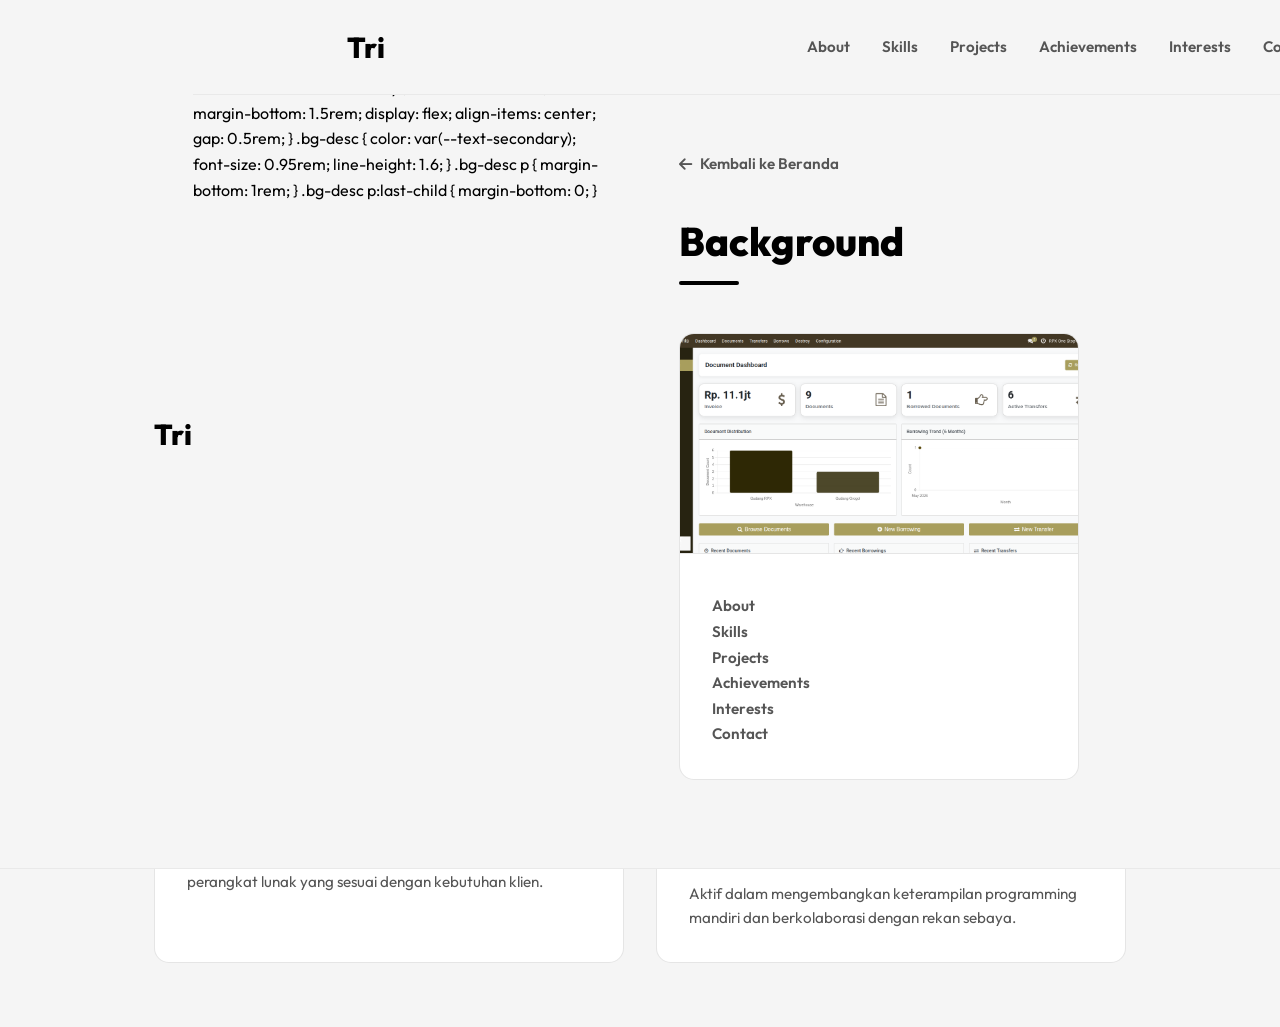
==== background.html @ 17e1ef71 "Mengubah tampilan" ====
<!DOCTYPE html>
<html lang="id">

<head>
    <meta charset="UTF-8">
    <meta name="viewport" content="width=device-width, initial-scale=1.0">
    <meta name="description" content="Background Tri Cahyo">
    <title>Background | Tri Cahyo</title>
    <link rel="stylesheet" href="style.css">
    <link href="https://fonts.googleapis.com/css2?family=Outfit:wght@300;400;600;800&display=swap" rel="stylesheet">
    <link href="https://cdnjs.cloudflare.com/ajax/libs/font-awesome/6.0.0/css/all.min.css" rel="stylesheet">
    <style>
        .back-link {
            display: inline-flex;
            align-items: center;
            gap: 0.5rem;
            color: var(--text-secondary);
            text-decoration: none;
            font-weight: 600;
            margin-bottom: 2rem;
            transition: color 0.3s ease;
        }

        .back-link:hover {
            color: var(--text-primary);
        }

        .background-section {
            padding-top: 8rem;
            max-width: 1100px;
            margin: 0 auto;
        }

        .bg-grid {
            display: grid;
            grid-template-columns: repeat(auto-fit, minmax(400px, 1fr));
            gap: 2rem;
            margin-top: 3rem;
        }

        @media (max-width: 768px) {
            .bg-grid {
                grid-template-columns: 1fr;
            }
        }

        .bg-card {
            background: #ffffff;
            border-radius: 15px;
            overflow: hidden;
            border: 1px solid rgba(0, 0, 0, 0.1);
            transition: transform 0.3s ease, box-shadow 0.3s ease;
        }

        .bg-card:hover {
            transform: translateY(-5px);
            box-shadow: 0 10px 30px rgba(0, 0, 0, 0.1);
        }

        .bg-image {
            height: 220px;
            width: 100%;
            object-fit: cover;
            border-bottom: 1px solid rgba(0, 0, 0, 0.1);
        }

        .bg-content {
            padding: 2rem;
        }

        .bg-date {
            font-size: 0.85rem;
            color: var(--text-secondary);
            font-weight: 600;
            letter-spacing: 1px;
            margin-bottom: 0.5rem;
            display: block;
            text-transform: uppercase;
        }

        .bg-title {
            font-size: 1.4rem;
            font-weight: 800;
            margin-bottom: 0.5rem;
            color: var(--text-primary);
        }

        .bg-location {
            color: var(--text-secondary);
            font-size: 0.95rem;
            margin-bottom: 1.5rem;
            display: flex;
            align-items: center;
            gap: 0.5rem;
        }

        .bg-desc {
            color: var(--text-secondary);
            font-size: 0.95rem;
            line-height: 1.6;
        }

        .bg-desc p {
            margin-bottom: 1rem;
        }

        .bg-desc p:last-child {
            margin-bottom: 0;
        }
    </style>
</head>

<body>
    <!-- Navbar -->
    <nav class="navbar">
        <div class="navbar-container">
            <div class="logo">Tri</div>
            <ul class="nav-links">
                }

                .bg-title {
                font-size: 1.4rem;
                font-weight: 800;
                margin-bottom: 0.5rem;
                color: var(--text-primary);
                }

                .bg-location {
                color: var(--text-secondary);
                font-size: 0.95rem;
                margin-bottom: 1.5rem;
                display: flex;
                align-items: center;
                gap: 0.5rem;
                }

                .bg-desc {
                color: var(--text-secondary);
                font-size: 0.95rem;
                line-height: 1.6;
                }

                .bg-desc p {
                margin-bottom: 1rem;
                }

                .bg-desc p:last-child {
                margin-bottom: 0;
                }
                </style>
                </head>

                <body>
                    <!-- Navbar -->
                    <nav class="navbar">
                        <div class="navbar-container">
                            <div class="logo">Tri</div>
                            <ul class="nav-links">
                                <li><a href="index.html#tentang">About</a></li>
                                <li><a href="index.html#kemampuan">Skills</a></li>
                                <li><a href="index.html#proyek">Projects</a></li>
                                <li><a href="index.html#penghargaan">Achievements</a></li>
                                <li><a href="index.html#minat">Interests</a></li>
                                <li><a href="index.html#kontak">Contact</a></li>
                            </ul>
                        </div>
                    </nav>

                    <section class="background-section">
                        <a href="index.html" class="back-link"><i class="fas fa-arrow-left"></i> Kembali ke Beranda</a>

                        <div class="skills-title-wrapper" style="margin-bottom: 0;">
                            <h2>Background</h2>
                            <div class="underline"></div>
                        </div>

                        <div class="bg-grid">
                            <!-- Experience 1 -->
                            <div class="bg-card">
                                <img src="document.png" alt="Odoo ERP" class="bg-image">
                                <div class="bg-content">
                                    <li><a href="index.html#tentang">About</a></li>
                                    <li><a href="index.html#kemampuan">Skills</a></li>
                                    <li><a href="index.html#proyek">Projects</a></li>
                                    <li><a href="index.html#penghargaan">Achievements</a></li>
                                    <li><a href="index.html#minat">Interests</a></li>
                                    <li><a href="index.html#kontak">Contact</a></li>
            </ul>
        </div>
    </nav>

    <section class="background-section">
        <a href="index.html" class="back-link"><i class="fas fa-arrow-left"></i> Kembali ke Beranda</a>

        <div class="skills-title-wrapper" style="margin-bottom: 0;">
            <h2>Background</h2>
            <div class="underline"></div>
        </div>

        <div class="bg-grid">
            <!-- Experience 1 -->
            <div class="bg-card">
                <img src="document.png" alt="Odoo ERP" class="bg-image">
                <div class="bg-content">
                    <span class="bg-date">JAN 2026 - SEKARANG</span>
                    <h3 class="bg-title">Pengembang Odoo (PKL / Magang)</h3>
                    <div class="bg-location"><i class="far fa-building"></i> Perusahaan PKL - Indonesia</div>
                    <div class="bg-desc">
                        <p>Mengembangkan dan melakukan kustomisasi sistem ERP Odoo untuk berbagai kebutuhan perusahaan,
                            termasuk modul Document dan Pesantren.</p>
                        <p>Mengatasi permasalahan teknis yang kompleks dan memastikan kelancaran operasional sistem.</p>
                        <p>Melakukan koordinasi dengan tim untuk menghasilkan perangkat lunak yang sesuai dengan
                            kebutuhan klien.</p>
                    </div>
                </div>
            </div>

            <!-- Experience 2 -->
            <div class="bg-card">
                <img src="parkir.png" alt="Web Development" class="bg-image">
                <div class="bg-content">
                    <span class="bg-date">2024 - SEKARANG</span>
                    <h3 class="bg-title">Siswa - Rekayasa Perangkat Lunak (RPL)</h3>
                    <div class="bg-location"><i class="fas fa-school"></i> SMK - Indonesia</div>
                    <div class="bg-desc">
                        <p>Mempelajari dasar-dasar pengembangan web, sistem basis data, dan rekayasa perangkat lunak.
                        </p>
                        <p>Berhasil menyelesaikan berbagai proyek UKK seperti sistem manajemen parkir dan aplikasi
                            agenda digital menggunakan Laravel.</p>
                        <p>Aktif dalam mengembangkan keterampilan programming mandiri dan berkolaborasi dengan rekan
                            sebaya.</p>
                    </div>
                </div>
            </div>

            <!-- Add more experiences here as needed -->
        </div>
    </section>

    <script src="script.js"></script>
</body>

</html>
---- style.css ----
:root {
    --bg-dark: #f5f5f5;
    --bg-card: #ffffff;
    --text-primary: #000000;
    --text-secondary: #555555;
    --accent: #000000;
    --accent-glow: rgba(0, 0, 0, 0.1);
    --accent-secondary: #333333;
}

* {
    margin: 0;
    padding: 0;
    box-sizing: border-box;
}

body {
    font-family: 'Outfit', sans-serif;
    background-color: var(--bg-dark);
    color: var(--text-primary);
    line-height: 1.6;
    overflow-x: hidden;
    scroll-behavior: smooth;
}

/* Background Effects */
body::before {
    display: none;
}

/* Navbar */
.navbar {
    position: fixed;
    top: 0;
    width: 100%;
    padding: 1.5rem 0;
    background: #f5f5f5;
    z-index: 1000;
    border-bottom: 1px solid rgba(0, 0, 0, 0.05);
    transition: all 0.3s ease;
}

.navbar-container {
    display: flex;
    justify-content: space-between;
    align-items: center;
    width: 100%;
    max-width: 1100px;
    margin: 0 auto;
    padding: 0 5%;
}

.logo {
    font-size: 1.8rem;
    font-weight: 800;
    letter-spacing: 1px;
}

.logo span {
    color: var(--text-primary);
}

.nav-links {
    display: flex;
    list-style: none;
    gap: 2rem;
}

.nav-links a {
    color: var(--text-secondary);
    text-decoration: none;
    font-weight: 600;
    font-size: 0.95rem;
    transition: color 0.3s ease;
}

.nav-links a:hover {
    color: var(--text-primary);
}

.btn-contact {
    padding: 0.6rem 1.5rem;
    background: transparent;
    color: var(--text-primary);
    border: 1px solid var(--accent);
    border-radius: 50px;
    text-decoration: none;
    font-weight: 600;
    transition: all 0.3s ease;
}

.btn-contact:hover {
    background: var(--accent);
    box-shadow: 0 0 15px var(--accent-glow);
}

/* General Sections */
section {
    padding: 6rem 5% 4rem;
}

.section-title {
    text-align: center;
    margin-bottom: 4rem;
}

.section-title h2 {
    font-size: 2.5rem;
    font-weight: 800;
    margin-bottom: 0.5rem;
}

.underline {
    height: 4px;
    width: 60px;
    background: linear-gradient(90deg, var(--accent), var(--accent-secondary));
    margin: 0 auto;
    border-radius: 2px;
}

/* Hero */
.hero {
    min-height: 100vh;
    display: flex;
    align-items: center;
    justify-content: center;
    max-width: 1100px;
    margin: 0 auto;
    padding: 0 5%;
    gap: 4rem;
}

.hero-content {
    flex: unset;
    max-width: 600px;
}

.greeting {
    font-size: 1.2rem;
    color: var(--text-secondary);
    font-weight: 400;
    margin-bottom: 0.5rem;
}

.name {
    font-size: 3.5rem;
    font-weight: 800;
    line-height: 1.1;
    margin-bottom: 1rem;
    color: #000;
}

.description {
    color: var(--text-secondary);
    font-size: 1rem;
    max-width: 600px;
    margin-bottom: 2rem;
}

.stats-row {
    display: flex;
    gap: 1rem;
    align-items: center;
    margin-bottom: 2rem;
    color: #333;
    font-size: 1rem;
}
.stats-row .divider {
    color: #ccc;
}


.hero-buttons {
    display: flex;
    gap: 1rem;
}

.btn-primary {
    padding: 0.8rem 2rem;
    background: #000;
    color: #fff;
    border: none;
    border-radius: 5px;
    text-decoration: none;
    font-weight: 600;
    transition: transform 0.3s ease;
    display: inline-block;
}

.btn-primary:hover {
    transform: translateY(-2px);
    background: #333;
}

.btn-secondary {
    padding: 0.8rem 2rem;
    background: #fff;
    color: #000;
    border: 1px solid #ccc;
    border-radius: 5px;
    text-decoration: none;
    font-weight: 600;
    transition: all 0.3s ease;
    display: inline-block;
}

.btn-secondary:hover {
    border-color: #000;
    background: #f9f9f9;
}

.social-links {
    display: flex;
    gap: 1.2rem;
    margin-top: 2.5rem;
}

.social-icon {
    display: inline-flex;
    align-items: center;
    justify-content: center;
    width: 45px;
    height: 45px;
    border-radius: 50%;
    background: rgba(255, 255, 255, 0.05);
    color: var(--text-primary);
    font-size: 1.3rem;
    text-decoration: none;
    border: 1px solid rgba(255, 255, 255, 0.1);
    transition: all 0.3s ease;
}

.social-icon:hover {
    background: var(--accent);
    color: #fff;
    transform: translateY(-5px);
    box-shadow: 0 10px 20px var(--accent-glow);
    border-color: var(--accent);
}

/* For contact section socials */
.contact-socials {
    display: flex;
    flex-wrap: wrap;
    justify-content: center;
    gap: 1rem;
    margin-top: 1.5rem;
}

.hero-image {
    flex: unset;
    display: flex;
    justify-content: center;
    position: relative;
}

.image-wrapper {
    width: 300px;
    height: 300px;
    border-radius: 50%;
    position: relative;
    padding: 0;
    background: transparent;
    box-shadow: none;
}

.profile-image {
    width: 100%;
    height: 100%;
    object-fit: cover;
    border-radius: 50%;
    background-color: transparent;
}

/* Animations */
@keyframes float {
    0% {
        transform: translateY(0px);
    }

    50% {
        transform: translateY(-20px);
    }

    100% {
        transform: translateY(0px);
    }
}

@keyframes spin {
    100% {
        transform: rotate(360deg);
    }
}

/* About */
.about-container {
    display: flex;
    justify-content: space-between;
    align-items: flex-start;
    max-width: 1100px;
    margin: 0 auto;
    gap: 4rem;
}

@media (max-width: 768px) {
    .about-container {
        flex-direction: column;
        gap: 2rem;
    }
}

.about-text {
    flex: 1;
    text-align: left;
    color: var(--text-secondary);
    font-size: 1.1rem;
    max-width: 700px;
}

.about-text p {
    margin-bottom: 1.5rem;
}

.about-location {
    margin-top: 2rem;
    color: var(--text-secondary);
    display: flex;
    align-items: center;
    gap: 0.5rem;
    font-size: 1rem;
}

.about-sidebar {
    width: 300px;
    display: flex;
    flex-direction: column;
    gap: 2rem;
    align-items: flex-start;
}

.about-sidebar blockquote {
    border-left: 3px solid #000;
    padding-left: 1.5rem;
    font-style: italic;
    font-weight: 600;
    font-size: 1.2rem;
    margin: 0;
    color: #000;
}

.btn-sidebar {
    display: inline-flex;
    align-items: center;
    gap: 0.5rem;
    padding: 0.6rem 1rem;
    background: transparent;
    color: #000;
    border: 1px solid rgba(0, 0, 0, 0.2);
    border-radius: 5px;
    text-decoration: none;
    font-size: 0.9rem;
    font-weight: 600;
    transition: all 0.3s ease;
}

.btn-sidebar:hover {
    background: rgba(0, 0, 0, 0.05);
    border-color: rgba(0, 0, 0, 0.4);
}

/* Skills */
.skills-title-wrapper {
    max-width: 1000px;
    margin: 0 auto 2rem;
    text-align: left;
}

.skills-title-wrapper h2 {
    font-size: 2.5rem;
    font-weight: 800;
    margin-bottom: 0.5rem;
}

.skills-title-wrapper .underline {
    margin: 0;
    background: #000;
    width: 60px;
    height: 4px;
}

.skills-container {
    display: flex;
    gap: 2rem;
    margin-bottom: 2rem;
    max-width: 1000px;
    margin-left: auto;
    margin-right: auto;
}

@media (max-width: 768px) {
    .skills-container {
        flex-direction: column;
    }
}

.skill-box {
    flex: 1;
    background: transparent;
    border: 1px solid rgba(0, 0, 0, 0.1);
    border-radius: 10px;
    padding: 2rem;
}

.skill-box-header {
    display: flex;
    justify-content: space-between;
    align-items: center;
    margin-bottom: 1.5rem;
    border-bottom: 1px solid rgba(0, 0, 0, 0.1);
    padding-bottom: 1rem;
}

.skill-box-header h3 {
    font-size: 1.1rem;
    display: flex;
    align-items: center;
    gap: 0.8rem;
    font-weight: 600;
}

.skill-box-header button {
    background: transparent;
    border: 1px solid rgba(0, 0, 0, 0.1);
    padding: 0.4rem 0.8rem;
    border-radius: 5px;
    font-size: 0.8rem;
    cursor: pointer;
    display: flex;
    align-items: center;
    gap: 0.5rem;
    color: var(--text-secondary);
    transition: all 0.3s ease;
}

.skill-box-header button:hover {
    background: rgba(0, 0, 0, 0.05);
}

.skill-list {
    list-style: none;
}

.skill-list li {
    margin-bottom: 1rem;
    color: var(--text-secondary);
    display: flex;
    align-items: center;
    gap: 1rem;
    font-size: 0.95rem;
}

.skill-list li i {
    color: var(--text-primary);
    width: 20px;
    text-align: center;
    font-size: 1.1rem;
}

.skill-list li:last-child {
    margin-bottom: 0;
}

.tech-stack-box {
    background: transparent;
    border: 1px solid rgba(0, 0, 0, 0.1);
    border-radius: 10px;
    padding: 2rem;
    max-width: 1000px;
    margin: 0 auto;
}

.tech-stack-box h3 {
    font-size: 1.1rem;
    margin-bottom: 1.5rem;
    display: flex;
    align-items: center;
    gap: 0.8rem;
    font-weight: 600;
}

.tech-badges {
    display: flex;
    flex-wrap: wrap;
    gap: 0.8rem;
}

.tech-badge {
    padding: 0.4rem 1rem;
    background: transparent;
    border: 1px solid rgba(0, 0, 0, 0.1);
    border-radius: 20px;
    font-size: 0.85rem;
    color: var(--text-secondary);
    transition: all 0.3s ease;
}

.tech-badge:hover {
    background: rgba(0, 0, 0, 0.05);
    color: var(--text-primary);
    border-color: rgba(0, 0, 0, 0.2);
}

/* Projects */
.projects-header {
    display: flex;
    justify-content: space-between;
    align-items: flex-end;
    max-width: 1100px;
    margin: 0 auto 2rem;
}

.projects-grid {
    display: grid;
    grid-template-columns: repeat(2, 1fr);
    gap: 2rem;
    max-width: 1100px;
    margin: 0 auto;
}

@media (max-width: 768px) {
    .projects-grid {
        grid-template-columns: 1fr;
    }
}

.project-card {
    background: transparent;
    border: 1px solid rgba(0, 0, 0, 0.1);
    border-radius: 10px;
    padding: 2rem;
    transition: transform 0.3s ease, box-shadow 0.3s ease;
    display: flex;
    flex-direction: column;
}

.project-card:hover {
    transform: translateY(-5px);
    box-shadow: 0 10px 30px rgba(0, 0, 0, 0.05);
}

.project-top {
    display: flex;
    justify-content: space-between;
    align-items: center;
    margin-bottom: 1rem;
}

.project-category {
    font-size: 0.8rem;
    font-weight: 600;
    color: var(--text-secondary);
    letter-spacing: 1px;
    text-transform: uppercase;
}

.project-icon {
    font-size: 1.2rem;
    color: var(--text-secondary);
}

.project-card h3 {
    font-size: 1.3rem;
    font-weight: 800;
    margin-bottom: 0.3rem;
}

.project-subtitle {
    font-size: 0.9rem;
    color: var(--text-secondary);
    margin-bottom: 1.5rem;
}

.project-list {
    list-style: none;
    margin-bottom: 2rem;
    flex: 1;
}

.project-list li {
    position: relative;
    padding-left: 1.2rem;
    margin-bottom: 0.8rem;
    color: var(--text-secondary);
    font-size: 0.9rem;
    line-height: 1.5;
}

.project-list li::before {
    content: "—";
    position: absolute;
    left: 0;
    color: var(--text-secondary);
}

.btn-project {
    align-self: flex-start;
    display: inline-flex;
    align-items: center;
    gap: 0.5rem;
    padding: 0.5rem 1rem;
    background: transparent;
    color: var(--text-primary);
    border: 1px solid rgba(0, 0, 0, 0.1);
    border-radius: 5px;
    text-decoration: none;
    font-size: 0.85rem;
    font-weight: 600;
    transition: all 0.3s ease;
}

.btn-project:hover {
    background: rgba(0, 0, 0, 0.05);
}

/* Interests */
.interests-grid {
    display: grid;
    grid-template-columns: repeat(3, 1fr);
    gap: 2rem;
    max-width: 1100px;
    margin: 0 auto;
}

@media (max-width: 900px) {
    .interests-grid {
        grid-template-columns: repeat(2, 1fr);
    }
}

@media (max-width: 600px) {
    .interests-grid {
        grid-template-columns: 1fr;
    }
}

.interest-card {
    background: #ffffff;
    border: 1px solid rgba(0, 0, 0, 0.08);
    border-radius: 12px;
    padding: 2.5rem 2rem;
    text-align: center;
    transition: transform 0.3s ease, box-shadow 0.3s ease;
}

.interest-card:hover {
    transform: translateY(-5px);
    box-shadow: 0 10px 30px rgba(0, 0, 0, 0.07);
}

.interest-icon-box {
    width: 60px;
    height: 60px;
    background: rgba(0, 0, 0, 0.04);
    border: 1px solid rgba(0, 0, 0, 0.08);
    border-radius: 12px;
    display: flex;
    align-items: center;
    justify-content: center;
    margin: 0 auto 1.5rem;
    font-size: 1.4rem;
    color: var(--text-primary);
}

.interest-card h3 {
    font-size: 1rem;
    font-weight: 700;
    margin-bottom: 0.8rem;
    color: var(--text-primary);
}

.interest-card p {
    font-size: 0.9rem;
    color: var(--text-secondary);
    line-height: 1.7;
}

/* Contact */
.contact {
    display: flex;
    justify-content: center;
}

.contact-box {
    background: #ffffff;
    border: 1px solid rgba(0, 0, 0, 0.1);
    padding: 4rem 2rem;
    border-radius: 30px;
    text-align: center;
    max-width: 800px;
    width: 100%;
}

.contact-box h2 {
    font-size: 2.5rem;
    margin-bottom: 1rem;
}

.contact-box p {
    color: var(--text-secondary);
    margin-bottom: 2rem;
    font-size: 1.1rem;
}

/* Footer */
footer {
    text-align: center;
    padding: 2rem;
    border-top: 1px solid rgba(0, 0, 0, 0.1);
    color: var(--text-secondary);
    font-size: 0.9rem;
    margin-top: 2rem;
}

/* Responsive */
@media (max-width: 900px) {
    .hero {
        flex-direction: column;
        text-align: center;
        padding-top: 8rem;
    }

    .hero-buttons {
        justify-content: center;
    }

    .description {
        margin: 0 auto 2.5rem;
    }

    .nav-links {
        display: none;
    }
}
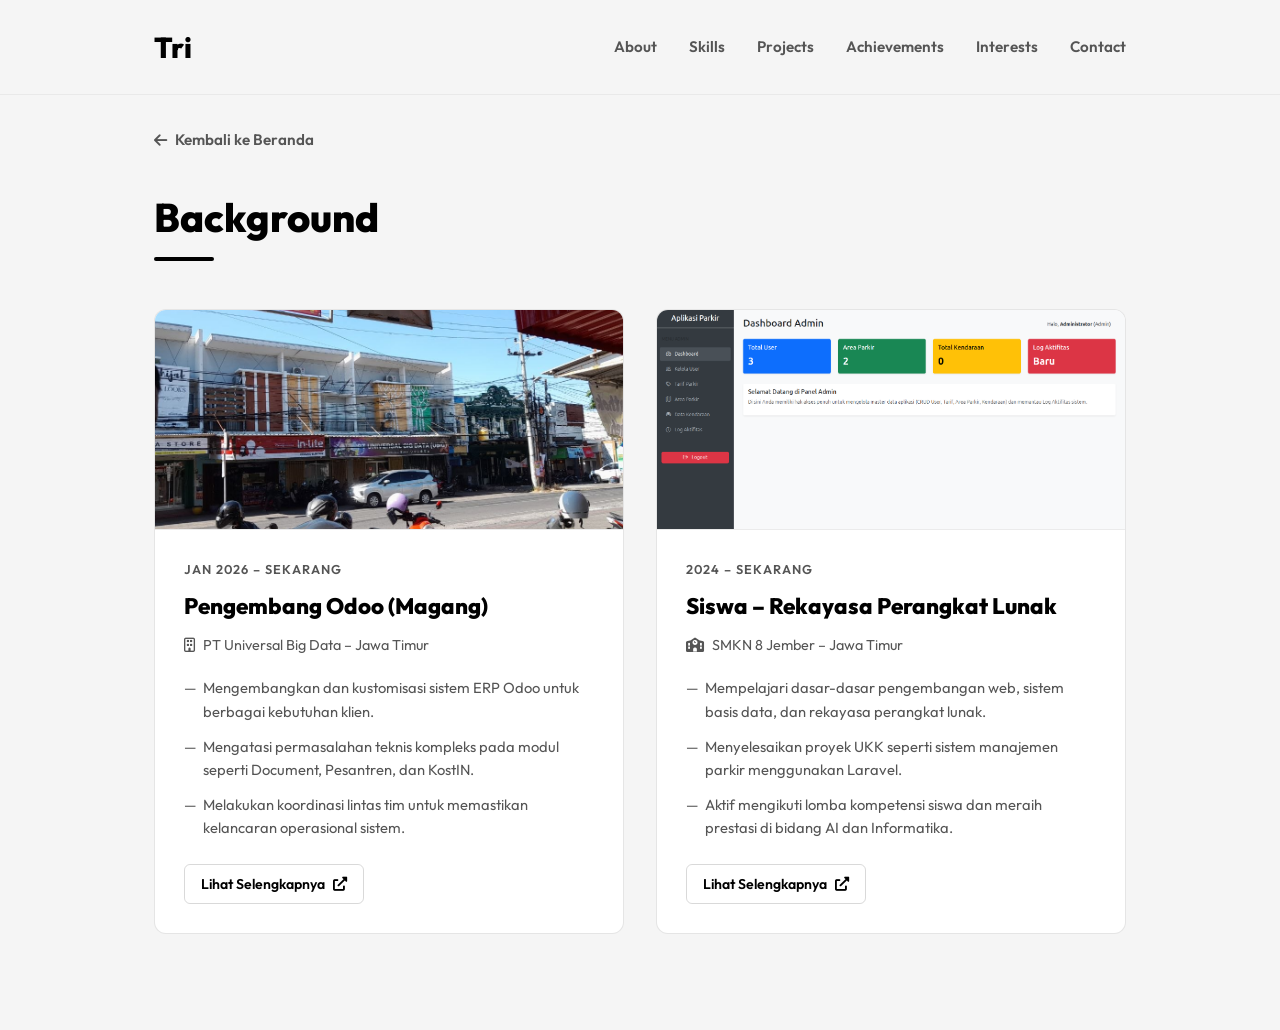
==== commit 79653c1a: "Menambahkan gambar pada View Background" ====
--- a/background.html
+++ b/background.html
@@ -4,18 +4,25 @@
 <head>
     <meta charset="UTF-8">
     <meta name="viewport" content="width=device-width, initial-scale=1.0">
-    <meta name="description" content="Background Tri Cahyo">
+    <meta name="description" content="Background Tri Cahyo - Pengalaman dan Riwayat">
     <title>Background | Tri Cahyo</title>
     <link rel="stylesheet" href="style.css">
     <link href="https://fonts.googleapis.com/css2?family=Outfit:wght@300;400;600;800&display=swap" rel="stylesheet">
     <link href="https://cdnjs.cloudflare.com/ajax/libs/font-awesome/6.0.0/css/all.min.css" rel="stylesheet">
     <style>
+        .bg-page {
+            max-width: 1100px;
+            margin: 0 auto;
+            padding: 8rem 5% 6rem;
+        }
+
         .back-link {
             display: inline-flex;
             align-items: center;
             gap: 0.5rem;
             color: var(--text-secondary);
             text-decoration: none;
+            font-size: 0.95rem;
             font-weight: 600;
             margin-bottom: 2rem;
             transition: color 0.3s ease;
@@ -25,15 +32,9 @@
             color: var(--text-primary);
         }
 
-        .background-section {
-            padding-top: 8rem;
-            max-width: 1100px;
-            margin: 0 auto;
-        }
-
         .bg-grid {
             display: grid;
-            grid-template-columns: repeat(auto-fit, minmax(400px, 1fr));
+            grid-template-columns: repeat(2, 1fr);
             gap: 2rem;
             margin-top: 3rem;
         }
@@ -46,66 +47,95 @@
 
         .bg-card {
             background: #ffffff;
-            border-radius: 15px;
+            border: 1px solid rgba(0, 0, 0, 0.1);
+            border-radius: 12px;
             overflow: hidden;
-            border: 1px solid rgba(0, 0, 0, 0.1);
             transition: transform 0.3s ease, box-shadow 0.3s ease;
         }
 
         .bg-card:hover {
             transform: translateY(-5px);
-            box-shadow: 0 10px 30px rgba(0, 0, 0, 0.1);
+            box-shadow: 0 10px 30px rgba(0, 0, 0, 0.07);
         }
 
         .bg-image {
+            width: 100%;
             height: 220px;
-            width: 100%;
             object-fit: cover;
-            border-bottom: 1px solid rgba(0, 0, 0, 0.1);
+            display: block;
+            border-bottom: 1px solid rgba(0, 0, 0, 0.08);
         }
 
         .bg-content {
-            padding: 2rem;
+            padding: 1.8rem;
         }
 
         .bg-date {
-            font-size: 0.85rem;
+            font-size: 0.8rem;
             color: var(--text-secondary);
             font-weight: 600;
             letter-spacing: 1px;
-            margin-bottom: 0.5rem;
+            text-transform: uppercase;
             display: block;
-            text-transform: uppercase;
+            margin-bottom: 0.6rem;
         }
 
         .bg-title {
             font-size: 1.4rem;
             font-weight: 800;
-            margin-bottom: 0.5rem;
-            color: var(--text-primary);
-        }
-
-        .bg-location {
-            color: var(--text-secondary);
-            font-size: 0.95rem;
-            margin-bottom: 1.5rem;
+            margin-bottom: 0.6rem;
+            color: #000;
+        }
+
+        .bg-company {
             display: flex;
             align-items: center;
             gap: 0.5rem;
+            font-size: 0.9rem;
+            color: var(--text-secondary);
+            margin-bottom: 1.2rem;
         }
 
         .bg-desc {
-            color: var(--text-secondary);
-            font-size: 0.95rem;
+            list-style: none;
+            padding: 0;
+            margin-bottom: 1.5rem;
+        }
+
+        .bg-desc li {
+            position: relative;
+            padding-left: 1.2rem;
+            margin-bottom: 0.7rem;
+            color: var(--text-secondary);
+            font-size: 0.92rem;
             line-height: 1.6;
         }
 
-        .bg-desc p {
-            margin-bottom: 1rem;
-        }
-
-        .bg-desc p:last-child {
-            margin-bottom: 0;
+        .bg-desc li::before {
+            content: "—";
+            position: absolute;
+            left: 0;
+            color: var(--text-secondary);
+        }
+
+        .btn-detail {
+            display: inline-flex;
+            align-items: center;
+            gap: 0.5rem;
+            padding: 0.5rem 1rem;
+            background: transparent;
+            color: var(--text-primary);
+            border: 1px solid rgba(0, 0, 0, 0.15);
+            border-radius: 6px;
+            text-decoration: none;
+            font-size: 0.88rem;
+            font-weight: 600;
+            transition: all 0.3s ease;
+        }
+
+        .btn-detail:hover {
+            background: rgba(0, 0, 0, 0.04);
+            border-color: rgba(0, 0, 0, 0.3);
         }
     </style>
 </head>
@@ -116,126 +146,69 @@
         <div class="navbar-container">
             <div class="logo">Tri</div>
             <ul class="nav-links">
-                }
-
-                .bg-title {
-                font-size: 1.4rem;
-                font-weight: 800;
-                margin-bottom: 0.5rem;
-                color: var(--text-primary);
-                }
-
-                .bg-location {
-                color: var(--text-secondary);
-                font-size: 0.95rem;
-                margin-bottom: 1.5rem;
-                display: flex;
-                align-items: center;
-                gap: 0.5rem;
-                }
-
-                .bg-desc {
-                color: var(--text-secondary);
-                font-size: 0.95rem;
-                line-height: 1.6;
-                }
-
-                .bg-desc p {
-                margin-bottom: 1rem;
-                }
-
-                .bg-desc p:last-child {
-                margin-bottom: 0;
-                }
-                </style>
-                </head>
-
-                <body>
-                    <!-- Navbar -->
-                    <nav class="navbar">
-                        <div class="navbar-container">
-                            <div class="logo">Tri</div>
-                            <ul class="nav-links">
-                                <li><a href="index.html#tentang">About</a></li>
-                                <li><a href="index.html#kemampuan">Skills</a></li>
-                                <li><a href="index.html#proyek">Projects</a></li>
-                                <li><a href="index.html#penghargaan">Achievements</a></li>
-                                <li><a href="index.html#minat">Interests</a></li>
-                                <li><a href="index.html#kontak">Contact</a></li>
-                            </ul>
-                        </div>
-                    </nav>
-
-                    <section class="background-section">
-                        <a href="index.html" class="back-link"><i class="fas fa-arrow-left"></i> Kembali ke Beranda</a>
-
-                        <div class="skills-title-wrapper" style="margin-bottom: 0;">
-                            <h2>Background</h2>
-                            <div class="underline"></div>
-                        </div>
-
-                        <div class="bg-grid">
-                            <!-- Experience 1 -->
-                            <div class="bg-card">
-                                <img src="document.png" alt="Odoo ERP" class="bg-image">
-                                <div class="bg-content">
-                                    <li><a href="index.html#tentang">About</a></li>
-                                    <li><a href="index.html#kemampuan">Skills</a></li>
-                                    <li><a href="index.html#proyek">Projects</a></li>
-                                    <li><a href="index.html#penghargaan">Achievements</a></li>
-                                    <li><a href="index.html#minat">Interests</a></li>
-                                    <li><a href="index.html#kontak">Contact</a></li>
+                <li><a href="index.html#tentang">About</a></li>
+                <li><a href="index.html#kemampuan">Skills</a></li>
+                <li><a href="index.html#proyek">Projects</a></li>
+                <li><a href="index.html#penghargaan">Achievements</a></li>
+                <li><a href="index.html#minat">Interests</a></li>
+                <li><a href="index.html#kontak">Contact</a></li>
             </ul>
         </div>
     </nav>
 
-    <section class="background-section">
-        <a href="index.html" class="back-link"><i class="fas fa-arrow-left"></i> Kembali ke Beranda</a>
-
-        <div class="skills-title-wrapper" style="margin-bottom: 0;">
-            <h2>Background</h2>
-            <div class="underline"></div>
+    <div class="bg-page">
+        <a href="index.html" class="back-link">
+            <i class="fas fa-arrow-left"></i> Kembali ke Beranda
+        </a>
+
+        <div class="skills-title-wrapper" style="margin-bottom: 0; max-width: 100%;">
+            <h2 style="font-size: 2.5rem; font-weight: 800; margin-bottom: 0.5rem; color: #000;">Background</h2>
+            <div class="underline" style="margin: 0;"></div>
         </div>
 
         <div class="bg-grid">
-            <!-- Experience 1 -->
+
+            <!-- Experience 1: PKL / Magang -->
             <div class="bg-card">
-                <img src="document.png" alt="Odoo ERP" class="bg-image">
+                <img src="ubig.png" alt="Odoo Magang" class="bg-image">
                 <div class="bg-content">
-                    <span class="bg-date">JAN 2026 - SEKARANG</span>
-                    <h3 class="bg-title">Pengembang Odoo (PKL / Magang)</h3>
-                    <div class="bg-location"><i class="far fa-building"></i> Perusahaan PKL - Indonesia</div>
-                    <div class="bg-desc">
-                        <p>Mengembangkan dan melakukan kustomisasi sistem ERP Odoo untuk berbagai kebutuhan perusahaan,
-                            termasuk modul Document dan Pesantren.</p>
-                        <p>Mengatasi permasalahan teknis yang kompleks dan memastikan kelancaran operasional sistem.</p>
-                        <p>Melakukan koordinasi dengan tim untuk menghasilkan perangkat lunak yang sesuai dengan
-                            kebutuhan klien.</p>
+                    <span class="bg-date">JAN 2026 – SEKARANG</span>
+                    <h3 class="bg-title">Pengembang Odoo (Magang)</h3>
+                    <div class="bg-company">
+                        <i class="far fa-building"></i> PT Universal Big Data – Jawa Timur
                     </div>
+                    <ul class="bg-desc">
+                        <li>Mengembangkan dan kustomisasi sistem ERP Odoo untuk berbagai kebutuhan klien.</li>
+                        <li>Mengatasi permasalahan teknis kompleks pada modul seperti Document, Pesantren, dan KostIN.
+                        </li>
+                        <li>Melakukan koordinasi lintas tim untuk memastikan kelancaran operasional sistem.</li>
+                    </ul>
+                    <a href="#" class="btn-detail">Lihat Selengkapnya <i class="fas fa-external-link-alt"></i></a>
                 </div>
             </div>
 
-            <!-- Experience 2 -->
+            <!-- Experience 2: Siswa SMK -->
             <div class="bg-card">
-                <img src="parkir.png" alt="Web Development" class="bg-image">
+                <img src="parkir.png" alt="SMK RPL" class="bg-image">
                 <div class="bg-content">
-                    <span class="bg-date">2024 - SEKARANG</span>
-                    <h3 class="bg-title">Siswa - Rekayasa Perangkat Lunak (RPL)</h3>
-                    <div class="bg-location"><i class="fas fa-school"></i> SMK - Indonesia</div>
-                    <div class="bg-desc">
-                        <p>Mempelajari dasar-dasar pengembangan web, sistem basis data, dan rekayasa perangkat lunak.
-                        </p>
-                        <p>Berhasil menyelesaikan berbagai proyek UKK seperti sistem manajemen parkir dan aplikasi
-                            agenda digital menggunakan Laravel.</p>
-                        <p>Aktif dalam mengembangkan keterampilan programming mandiri dan berkolaborasi dengan rekan
-                            sebaya.</p>
+                    <span class="bg-date">2024 – SEKARANG</span>
+                    <h3 class="bg-title">Siswa – Rekayasa Perangkat Lunak</h3>
+                    <div class="bg-company">
+                        <i class="fas fa-school"></i> SMKN 8 Jember – Jawa Timur
                     </div>
+                    <ul class="bg-desc">
+                        <li>Mempelajari dasar-dasar pengembangan web, sistem basis data, dan rekayasa perangkat lunak.
+                        </li>
+                        <li>Menyelesaikan proyek UKK seperti sistem manajemen parkir menggunakan Laravel.</li>
+                        <li>Aktif mengikuti lomba kompetensi siswa dan meraih prestasi di bidang AI dan Informatika.
+                        </li>
+                    </ul>
+                    <a href="#" class="btn-detail">Lihat Selengkapnya <i class="fas fa-external-link-alt"></i></a>
                 </div>
             </div>
 
-            <!-- Add more experiences here as needed -->
         </div>
-    </section>
+    </div>
 
     <script src="script.js"></script>
 </body>
--- a/style.css
+++ b/style.css
@@ -741,4 +741,83 @@
     .nav-links {
         display: none;
     }
+}
+
+/* Projects Page Styles */
+.stats-cards-row {
+    display: grid;
+    grid-template-columns: repeat(4, 1fr);
+    gap: 1rem;
+    margin-bottom: 3rem;
+}
+
+@media (max-width: 900px) {
+    .stats-cards-row {
+        grid-template-columns: repeat(2, 1fr);
+    }
+}
+
+@media (max-width: 600px) {
+    .stats-cards-row {
+        grid-template-columns: 1fr;
+    }
+}
+
+.project-card-full {
+    background: #ffffff;
+    border: 1px solid rgba(0, 0, 0, 0.1);
+    border-radius: 10px;
+    overflow: hidden;
+    transition: transform 0.3s ease, box-shadow 0.3s ease;
+    display: flex;
+    flex-direction: column;
+}
+
+.project-card-full:hover {
+    transform: translateY(-5px);
+    box-shadow: 0 10px 30px rgba(0, 0, 0, 0.05);
+}
+
+.project-image-wrapper {
+    width: 100%;
+    height: 250px;
+    overflow: hidden;
+    border-bottom: 1px solid rgba(0, 0, 0, 0.1);
+}
+
+.project-image-wrapper img {
+    width: 100%;
+    height: 100%;
+    object-fit: cover;
+    transition: transform 0.3s ease;
+}
+
+.project-card-full:hover .project-image-wrapper img {
+    transform: scale(1.05);
+}
+
+.project-card-content {
+    padding: 2rem;
+    flex: 1;
+}
+
+.social-circle {
+    display: flex;
+    justify-content: center;
+    align-items: center;
+    width: 45px;
+    height: 45px;
+    border-radius: 50%;
+    border: 1px solid rgba(0, 0, 0, 0.1);
+    color: var(--text-primary);
+    font-size: 1.2rem;
+    text-decoration: none;
+    transition: all 0.3s ease;
+    background: transparent;
+}
+
+.social-circle:hover {
+    background: rgba(0, 0, 0, 0.05);
+    transform: translateY(-3px);
+    border-color: rgba(0, 0, 0, 0.2);
 }
